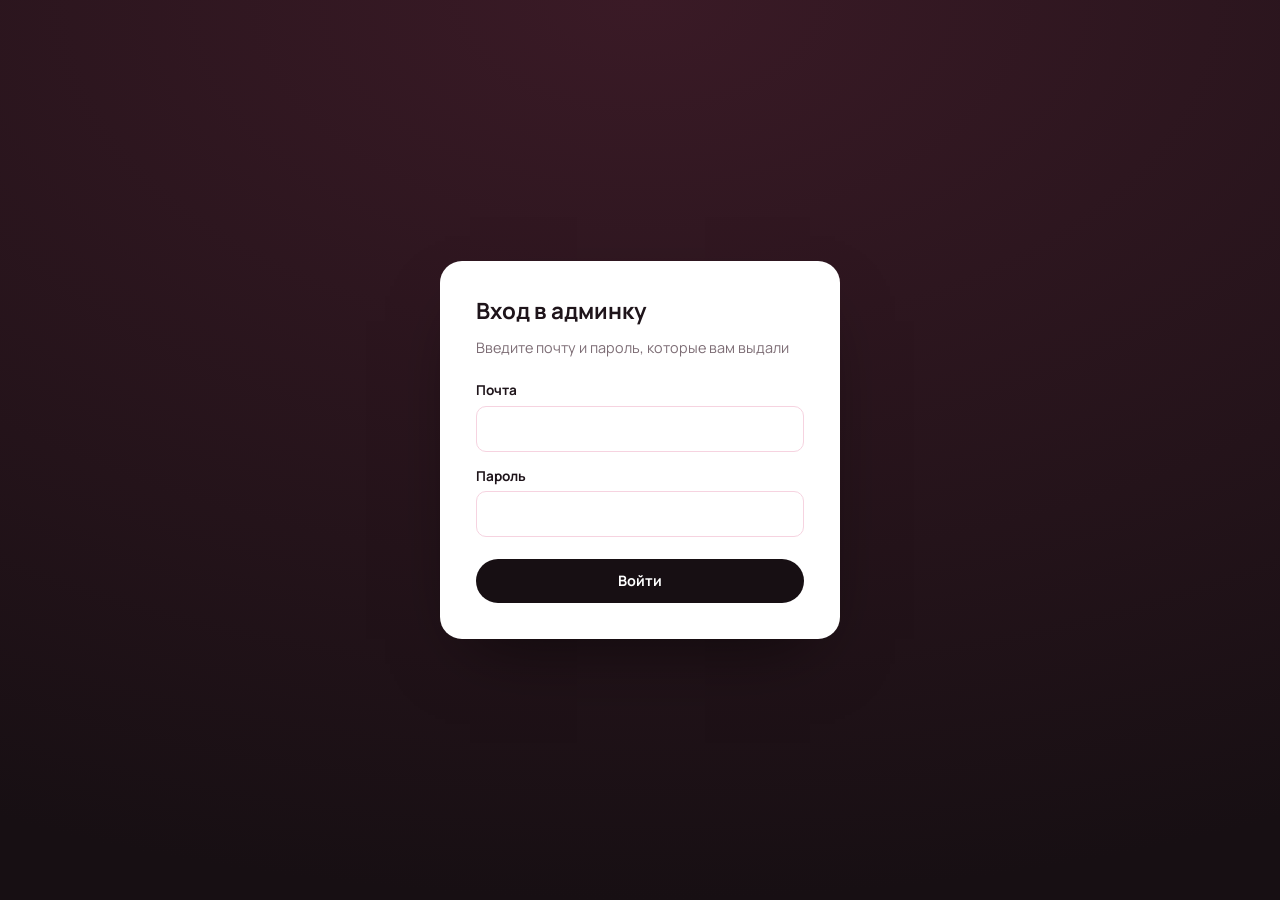
==== admin.html @ 31e9a125 "Полная версия: сайт вместе с админкой Контент берётся из базы, фотографии — из хранилища. Снимок и к" ====
<!DOCTYPE html>
<html lang="ru">
<head>
<meta charset="utf-8">
<meta name="viewport" content="width=device-width, initial-scale=1">
<title>Админка — stonails</title>
<meta name="robots" content="noindex, nofollow">
<link rel="icon" href="assets/favicon.svg" type="image/svg+xml">
<link rel="preconnect" href="https://fonts.googleapis.com">
<link rel="preconnect" href="https://fonts.gstatic.com" crossorigin>
<link href="https://fonts.googleapis.com/css2?family=Manrope:wght@400;500;600;700;800&display=swap" rel="stylesheet">
<link rel="stylesheet" href="css/admin.css">
</head>
<body>

<!-- Экран входа -->
<div class="login" id="login">
  <form class="login-card" id="login-form">
    <h1>Вход в админку</h1>
    <p class="login-hint" id="login-hint">Введите почту и пароль, которые вам выдали</p>

    <label>Почта
      <input type="email" id="login-email" autocomplete="username" required>
    </label>
    <label>Пароль
      <input type="password" id="login-password" autocomplete="current-password" required>
    </label>

    <p class="error" id="login-error" hidden></p>
    <button class="btn btn-primary" type="submit">Войти</button>
  </form>
</div>

<!-- Рабочий экран -->
<div class="app" id="app" hidden>
  <header class="topbar">
    <span class="topbar-brand">stonails · админка</span>
    <div class="topbar-actions">
      <span class="status" id="status"></span>
      <a class="btn btn-ghost" href="index.html" target="_blank" rel="noopener">Открыть сайт</a>
      <button class="btn btn-primary" id="save" type="button">Сохранить</button>
      <button class="btn btn-ghost" id="logout" type="button">Выйти</button>
    </div>
  </header>

  <nav class="tabs" id="tabs">
    <button class="tab" data-panel="general" type="button">Главное</button>
    <button class="tab" data-panel="about" type="button">Обо мне</button>
    <button class="tab" data-panel="courses" type="button">Курсы</button>
    <button class="tab" data-panel="cases" type="button">Работы и отзывы</button>
    <button class="tab" data-panel="history" type="button">История</button>
  </nav>

  <main class="panel" id="panel"></main>
</div>

<div class="toast" id="toast" hidden></div>

<script src="js/config.js"></script>
<script src="js/data.js"></script>
<script src="js/store.js"></script>
<script src="js/admin.js"></script>
</body>
</html>
---- css/admin.css ----
:root {
  --pink: #ff6f9c;
  --pink-dark: #e14a78;
  --pink-soft: #fdeaf1;
  --pink-line: #f6d3e0;
  --ink: #1e141a;
  --ink-soft: #7d6d75;
  --dark: #170f13;
  --white: #fff;
  --bg: #faf7f8;
  --radius: 16px;
  --radius-sm: 10px;
  --font: "Manrope", system-ui, sans-serif;
  --shadow: 0 10px 30px -20px rgba(30, 20, 26, .5);
}

* { box-sizing: border-box; }

body {
  margin: 0;
  font-family: var(--font);
  background: var(--bg);
  color: var(--ink);
  line-height: 1.5;
}

h1, h2, h3 { margin: 0 0 .5em; line-height: 1.25; }

/* ---------- Buttons ---------- */
.btn {
  display: inline-flex;
  align-items: center;
  justify-content: center;
  gap: 6px;
  padding: 11px 20px;
  border: none;
  border-radius: 999px;
  font: inherit;
  font-weight: 700;
  font-size: .9rem;
  cursor: pointer;
  text-decoration: none;
  transition: transform .2s, background .2s, opacity .2s;
}
.btn:hover { transform: translateY(-1px); }
.btn:disabled { opacity: .5; cursor: default; transform: none; }

.btn-primary { background: var(--dark); color: var(--white); }
.btn-ghost { background: transparent; color: var(--ink); border: 1px solid var(--pink-line); }
.btn-ghost:hover { background: var(--pink-soft); }

.btn-small { padding: 7px 14px; font-size: .8rem; }
.btn-danger { background: transparent; color: #c0392b; border: 1px solid #f0c8c2; }
.btn-danger:hover { background: #fdf0ee; }

.btn-add {
  background: var(--pink-soft);
  color: var(--pink-dark);
  border: 1px dashed var(--pink);
  width: 100%;
  margin-top: 10px;
}

/* ---------- Login ---------- */
.login {
  min-height: 100vh;
  display: grid;
  place-items: center;
  padding: 24px;
  background: radial-gradient(120% 100% at 50% 0%, #3a1a26, var(--dark));
}
.login-card {
  width: min(400px, 100%);
  background: var(--white);
  border-radius: 22px;
  padding: 36px;
  box-shadow: 0 30px 70px -30px rgba(0, 0, 0, .6);
}
.login-card h1 { font-size: 1.4rem; }
.login-hint { color: var(--ink-soft); font-size: .9rem; margin: 0 0 22px; }
.login-card label { display: block; margin-bottom: 14px; font-size: .85rem; font-weight: 700; }
.login-card .btn { width: 100%; margin-top: 8px; }

.error {
  background: #fdf0ee;
  color: #c0392b;
  border-radius: var(--radius-sm);
  padding: 10px 14px;
  font-size: .85rem;
  margin: 0 0 14px;
}

/* ---------- Inputs ---------- */
input[type="text"], input[type="email"], input[type="password"], textarea, select {
  width: 100%;
  padding: 11px 14px;
  margin-top: 5px;
  border: 1px solid var(--pink-line);
  border-radius: var(--radius-sm);
  font: inherit;
  font-size: .92rem;
  background: var(--white);
  color: var(--ink);
}
input:focus, textarea:focus, select:focus {
  outline: none;
  border-color: var(--pink);
  box-shadow: 0 0 0 3px rgba(255, 111, 156, .15);
}
textarea { resize: vertical; min-height: 90px; line-height: 1.5; }

.field { margin-bottom: 16px; }
.field > label { display: block; font-size: .82rem; font-weight: 700; color: var(--ink); }
.field-hint { font-size: .78rem; color: var(--ink-soft); margin: 4px 0 0; }

.row { display: grid; grid-template-columns: 1fr 1fr; gap: 14px; }

/* ---------- Layout ---------- */
.topbar {
  position: sticky;
  top: 0;
  z-index: 20;
  display: flex;
  align-items: center;
  justify-content: space-between;
  gap: 16px;
  flex-wrap: wrap;
  padding: 14px 22px;
  background: var(--white);
  border-bottom: 1px solid var(--pink-line);
}
.topbar-brand { font-weight: 800; letter-spacing: .02em; }
.topbar-actions { display: flex; align-items: center; gap: 10px; flex-wrap: wrap; }

.status { font-size: .82rem; color: var(--ink-soft); }
.status.dirty { color: var(--pink-dark); font-weight: 700; }

.tabs {
  position: sticky;
  top: 61px;
  z-index: 15;
  display: flex;
  gap: 6px;
  overflow-x: auto;
  padding: 12px 22px;
  background: var(--bg);
  border-bottom: 1px solid var(--pink-line);
}
.tab {
  padding: 9px 18px;
  border: 1px solid transparent;
  border-radius: 999px;
  background: transparent;
  font: inherit;
  font-weight: 700;
  font-size: .88rem;
  color: var(--ink-soft);
  cursor: pointer;
  white-space: nowrap;
}
.tab:hover { background: var(--pink-soft); }
.tab.active { background: var(--dark); color: var(--white); }

.panel {
  max-width: 900px;
  margin: 0 auto;
  padding: 26px 22px 90px;
}

/* ---------- Cards ---------- */
.card {
  background: var(--white);
  border: 1px solid var(--pink-line);
  border-radius: var(--radius);
  padding: 22px;
  margin-bottom: 18px;
}
.card > h2 { font-size: 1.05rem; }
.card-note { color: var(--ink-soft); font-size: .85rem; margin: -4px 0 18px; }

.sub {
  background: var(--bg);
  border: 1px solid var(--pink-line);
  border-radius: var(--radius-sm);
  padding: 16px;
  margin-bottom: 12px;
}

.head {
  display: flex;
  align-items: center;
  justify-content: space-between;
  gap: 10px;
  margin-bottom: 12px;
}
.head-title { font-weight: 800; font-size: .95rem; }
.head-actions { display: flex; gap: 6px; flex-shrink: 0; }

.icon-btn {
  width: 30px;
  height: 30px;
  border: 1px solid var(--pink-line);
  border-radius: 8px;
  background: var(--white);
  cursor: pointer;
  font-size: .9rem;
  line-height: 1;
  color: var(--ink-soft);
}
.icon-btn:hover { background: var(--pink-soft); color: var(--pink-dark); }
.icon-btn.danger:hover { background: #fdf0ee; color: #c0392b; border-color: #f0c8c2; }

/* Строка списка: поле + кнопки */
.line { display: flex; gap: 6px; align-items: flex-start; margin-bottom: 6px; }
.line input, .line textarea { margin-top: 0; }

/* ---------- Photos ---------- */
.photos {
  display: grid;
  grid-template-columns: repeat(auto-fill, minmax(110px, 1fr));
  gap: 10px;
  margin-top: 10px;
}
.photo {
  position: relative;
  aspect-ratio: 3 / 4;
  border-radius: var(--radius-sm);
  overflow: hidden;
  background: var(--pink-soft);
}
.photo img { width: 100%; height: 100%; object-fit: cover; display: block; }
.photo button {
  position: absolute;
  top: 5px; right: 5px;
  width: 26px; height: 26px;
  border: none;
  border-radius: 50%;
  background: rgba(0, 0, 0, .6);
  color: #fff;
  cursor: pointer;
  font-size: .8rem;
  line-height: 1;
}
.photo button:hover { background: #c0392b; }

.dropzone {
  margin-top: 10px;
  padding: 18px;
  border: 2px dashed var(--pink-line);
  border-radius: var(--radius-sm);
  text-align: center;
  color: var(--ink-soft);
  font-size: .85rem;
  cursor: pointer;
}
.dropzone:hover, .dropzone.over { border-color: var(--pink); background: var(--pink-soft); }
.dropzone input { display: none; }

/* ---------- History ---------- */
.version {
  display: flex;
  align-items: center;
  justify-content: space-between;
  gap: 12px;
  padding: 12px 14px;
  border: 1px solid var(--pink-line);
  border-radius: var(--radius-sm);
  margin-bottom: 8px;
  background: var(--white);
  font-size: .9rem;
}

/* ---------- Toast ---------- */
.toast {
  position: fixed;
  left: 50%;
  bottom: 24px;
  transform: translateX(-50%);
  z-index: 100;
  padding: 13px 24px;
  border-radius: 999px;
  background: var(--dark);
  color: var(--white);
  font-size: .88rem;
  font-weight: 700;
  box-shadow: var(--shadow);
}
.toast.bad { background: #c0392b; }

@media (max-width: 640px) {
  .row { grid-template-columns: 1fr; }
  .tabs { top: 105px; }
  .topbar { justify-content: center; }
  .panel { padding: 20px 14px 90px; }
  .card { padding: 16px; }
}
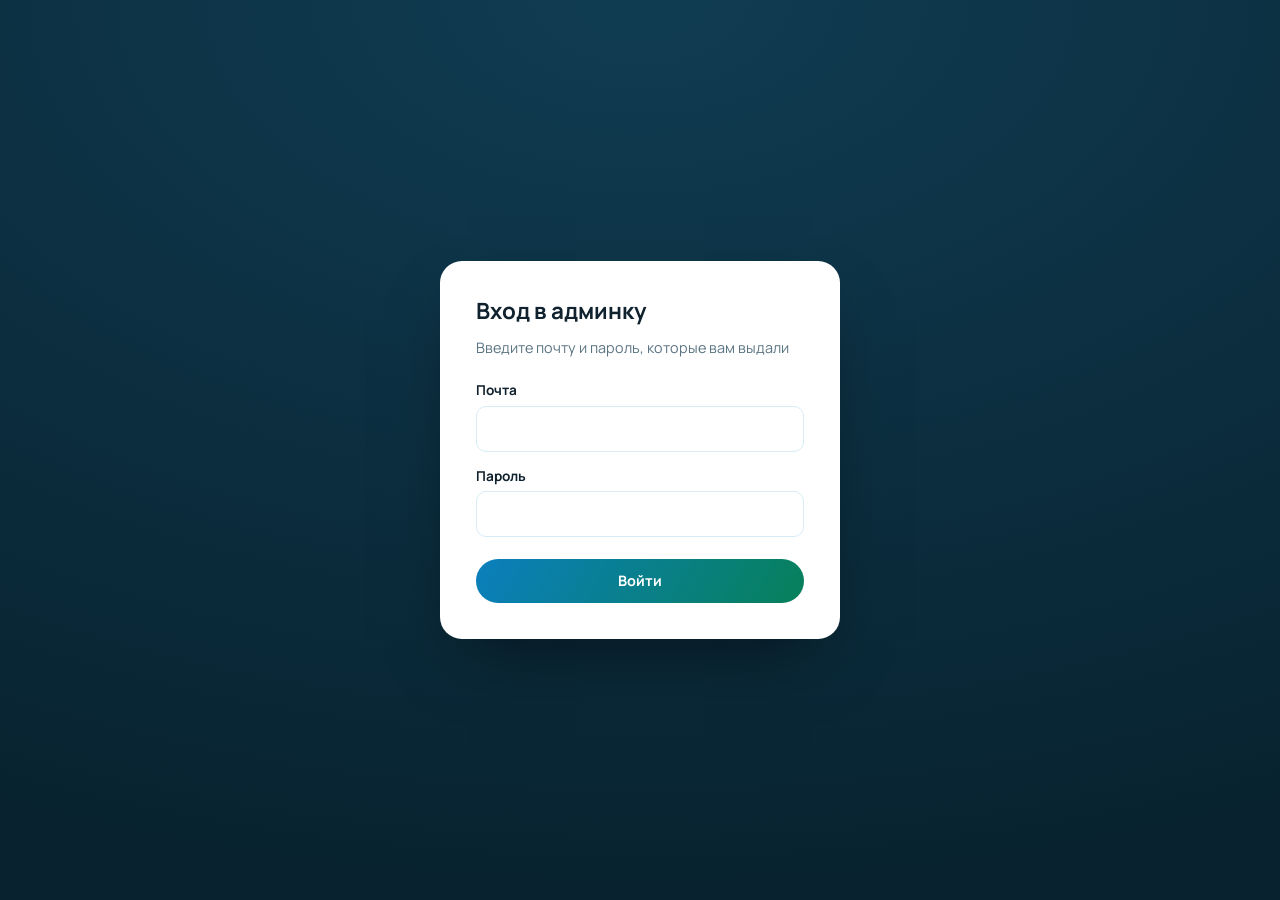
==== commit 5c27a0a9: "Выбор темы сайта в админке: восемь готовых наборов Текущее оформление не изменилось: «Дофаминовая» с" ====
--- a/admin.html
+++ b/admin.html
@@ -57,6 +57,7 @@
 <div class="toast" id="toast" hidden></div>
 
 <script src="js/config.js"></script>
+<script src="js/themes.js"></script>
 <script src="js/data.js"></script>
 <script src="js/store.js"></script>
 <script src="js/admin.js"></script>
--- a/css/admin.css
+++ b/css/admin.css
@@ -1,20 +1,32 @@
 :root {
-  --pink: #ff6f9c;
-  --pink-dark: #e14a78;
-  --pink-soft: #fdeaf1;
-  --pink-line: #f6d3e0;
-  --ink: #1e141a;
-  --ink-soft: #7d6d75;
-  --dark: #170f13;
+  /* Та же дофаминовая палитра, что и на сайте (css/style.css) */
+  --sky: #24b6f0;
+  --sky-deep: #0b7fbd;
+  --sky-soft: #e8f7fe;
+  --mint: #21c98d;
+  --mint-deep: #07805a;
+  --mint-soft: #e6faf1;
+  --sun-soft: #fff6dd;
+  --line: #d7ecf7;
+  --ink: #10222e;
+  --ink-soft: #5b7482;
+  --dark: #08222f;
+  --dark-2: #103c52;
   --white: #fff;
-  --bg: #faf7f8;
+  --bg: #f6fbfe;
   --radius: 16px;
   --radius-sm: 10px;
   --font: "Manrope", system-ui, sans-serif;
-  --shadow: 0 10px 30px -20px rgba(30, 20, 26, .5);
+  --shadow: 0 10px 30px -20px rgba(16, 60, 82, .55);
 }
 
 * { box-sizing: border-box; }
+
+/* Экран входа и рабочий экран прячутся атрибутом hidden. Браузерное правило
+   [hidden] { display: none } слабее любого авторского — а у .login задан
+   display: grid, из-за чего после входа форма оставалась поверх админки.
+   Возвращаем атрибуту силу явным правилом. */
+[hidden] { display: none !important; }
 
 body {
   margin: 0;
@@ -45,18 +57,18 @@
 .btn:hover { transform: translateY(-1px); }
 .btn:disabled { opacity: .5; cursor: default; transform: none; }
 
-.btn-primary { background: var(--dark); color: var(--white); }
-.btn-ghost { background: transparent; color: var(--ink); border: 1px solid var(--pink-line); }
-.btn-ghost:hover { background: var(--pink-soft); }
+.btn-primary { background: linear-gradient(120deg, var(--sky-deep), var(--mint-deep)); color: var(--white); }
+.btn-ghost { background: transparent; color: var(--ink); border: 1px solid var(--line); }
+.btn-ghost:hover { background: var(--sky-soft); }
 
 .btn-small { padding: 7px 14px; font-size: .8rem; }
 .btn-danger { background: transparent; color: #c0392b; border: 1px solid #f0c8c2; }
 .btn-danger:hover { background: #fdf0ee; }
 
 .btn-add {
-  background: var(--pink-soft);
-  color: var(--pink-dark);
-  border: 1px dashed var(--pink);
+  background: var(--mint-soft);
+  color: var(--mint-deep);
+  border: 1px dashed var(--mint);
   width: 100%;
   margin-top: 10px;
 }
@@ -67,7 +79,7 @@
   display: grid;
   place-items: center;
   padding: 24px;
-  background: radial-gradient(120% 100% at 50% 0%, #3a1a26, var(--dark));
+  background: radial-gradient(120% 100% at 50% 0%, var(--dark-2), var(--dark));
 }
 .login-card {
   width: min(400px, 100%);
@@ -95,7 +107,7 @@
   width: 100%;
   padding: 11px 14px;
   margin-top: 5px;
-  border: 1px solid var(--pink-line);
+  border: 1px solid var(--line);
   border-radius: var(--radius-sm);
   font: inherit;
   font-size: .92rem;
@@ -104,8 +116,8 @@
 }
 input:focus, textarea:focus, select:focus {
   outline: none;
-  border-color: var(--pink);
-  box-shadow: 0 0 0 3px rgba(255, 111, 156, .15);
+  border-color: var(--sky);
+  box-shadow: 0 0 0 3px rgba(36, 182, 240, .18);
 }
 textarea { resize: vertical; min-height: 90px; line-height: 1.5; }
 
@@ -127,13 +139,13 @@
   flex-wrap: wrap;
   padding: 14px 22px;
   background: var(--white);
-  border-bottom: 1px solid var(--pink-line);
+  border-bottom: 1px solid var(--line);
 }
 .topbar-brand { font-weight: 800; letter-spacing: .02em; }
 .topbar-actions { display: flex; align-items: center; gap: 10px; flex-wrap: wrap; }
 
 .status { font-size: .82rem; color: var(--ink-soft); }
-.status.dirty { color: var(--pink-dark); font-weight: 700; }
+.status.dirty { color: var(--sky-deep); font-weight: 700; }
 
 .tabs {
   position: sticky;
@@ -144,7 +156,7 @@
   overflow-x: auto;
   padding: 12px 22px;
   background: var(--bg);
-  border-bottom: 1px solid var(--pink-line);
+  border-bottom: 1px solid var(--line);
 }
 .tab {
   padding: 9px 18px;
@@ -158,8 +170,8 @@
   cursor: pointer;
   white-space: nowrap;
 }
-.tab:hover { background: var(--pink-soft); }
-.tab.active { background: var(--dark); color: var(--white); }
+.tab:hover { background: var(--sky-soft); }
+.tab.active { background: linear-gradient(120deg, var(--sky-deep), var(--mint-deep)); color: var(--white); }
 
 .panel {
   max-width: 900px;
@@ -170,7 +182,7 @@
 /* ---------- Cards ---------- */
 .card {
   background: var(--white);
-  border: 1px solid var(--pink-line);
+  border: 1px solid var(--line);
   border-radius: var(--radius);
   padding: 22px;
   margin-bottom: 18px;
@@ -180,7 +192,7 @@
 
 .sub {
   background: var(--bg);
-  border: 1px solid var(--pink-line);
+  border: 1px solid var(--line);
   border-radius: var(--radius-sm);
   padding: 16px;
   margin-bottom: 12px;
@@ -199,7 +211,7 @@
 .icon-btn {
   width: 30px;
   height: 30px;
-  border: 1px solid var(--pink-line);
+  border: 1px solid var(--line);
   border-radius: 8px;
   background: var(--white);
   cursor: pointer;
@@ -207,7 +219,7 @@
   line-height: 1;
   color: var(--ink-soft);
 }
-.icon-btn:hover { background: var(--pink-soft); color: var(--pink-dark); }
+.icon-btn:hover { background: var(--sky-soft); color: var(--sky-deep); }
 .icon-btn.danger:hover { background: #fdf0ee; color: #c0392b; border-color: #f0c8c2; }
 
 /* Строка списка: поле + кнопки */
@@ -226,7 +238,7 @@
   aspect-ratio: 3 / 4;
   border-radius: var(--radius-sm);
   overflow: hidden;
-  background: var(--pink-soft);
+  background: var(--sky-soft);
 }
 .photo img { width: 100%; height: 100%; object-fit: cover; display: block; }
 .photo button {
@@ -246,14 +258,14 @@
 .dropzone {
   margin-top: 10px;
   padding: 18px;
-  border: 2px dashed var(--pink-line);
+  border: 2px dashed var(--line);
   border-radius: var(--radius-sm);
   text-align: center;
   color: var(--ink-soft);
   font-size: .85rem;
   cursor: pointer;
 }
-.dropzone:hover, .dropzone.over { border-color: var(--pink); background: var(--pink-soft); }
+.dropzone:hover, .dropzone.over { border-color: var(--sky); background: var(--sky-soft); }
 .dropzone input { display: none; }
 
 /* ---------- History ---------- */
@@ -263,7 +275,7 @@
   justify-content: space-between;
   gap: 12px;
   padding: 12px 14px;
-  border: 1px solid var(--pink-line);
+  border: 1px solid var(--line);
   border-radius: var(--radius-sm);
   margin-bottom: 8px;
   background: var(--white);
@@ -294,3 +306,37 @@
   .panel { padding: 20px 14px 90px; }
   .card { padding: 16px; }
 }
+
+/* ---------- Выбор темы сайта ---------- */
+.themes {
+  display: grid;
+  grid-template-columns: repeat(auto-fill, minmax(190px, 1fr));
+  gap: 10px;
+  margin-top: 12px;
+}
+.theme {
+  display: block;
+  text-align: left;
+  padding: 12px 14px;
+  border: 1px solid var(--line);
+  border-radius: var(--radius-sm);
+  background: var(--white);
+  font: inherit;
+  cursor: pointer;
+  transition: border-color .2s, box-shadow .2s;
+}
+.theme:hover { border-color: var(--sky); }
+.theme.active {
+  border-color: var(--sky-deep);
+  box-shadow: 0 0 0 2px rgba(36, 182, 240, .25);
+}
+.theme-dots { display: flex; gap: 5px; margin-bottom: 9px; }
+.theme-dots i {
+  display: block;
+  width: 20px;
+  height: 20px;
+  border-radius: 50%;
+  border: 1px solid rgba(0, 0, 0, .08);
+}
+.theme-name { display: block; font-weight: 800; font-size: .9rem; }
+.theme-note { display: block; font-size: .78rem; color: var(--ink-soft); margin-top: 3px; line-height: 1.35; }
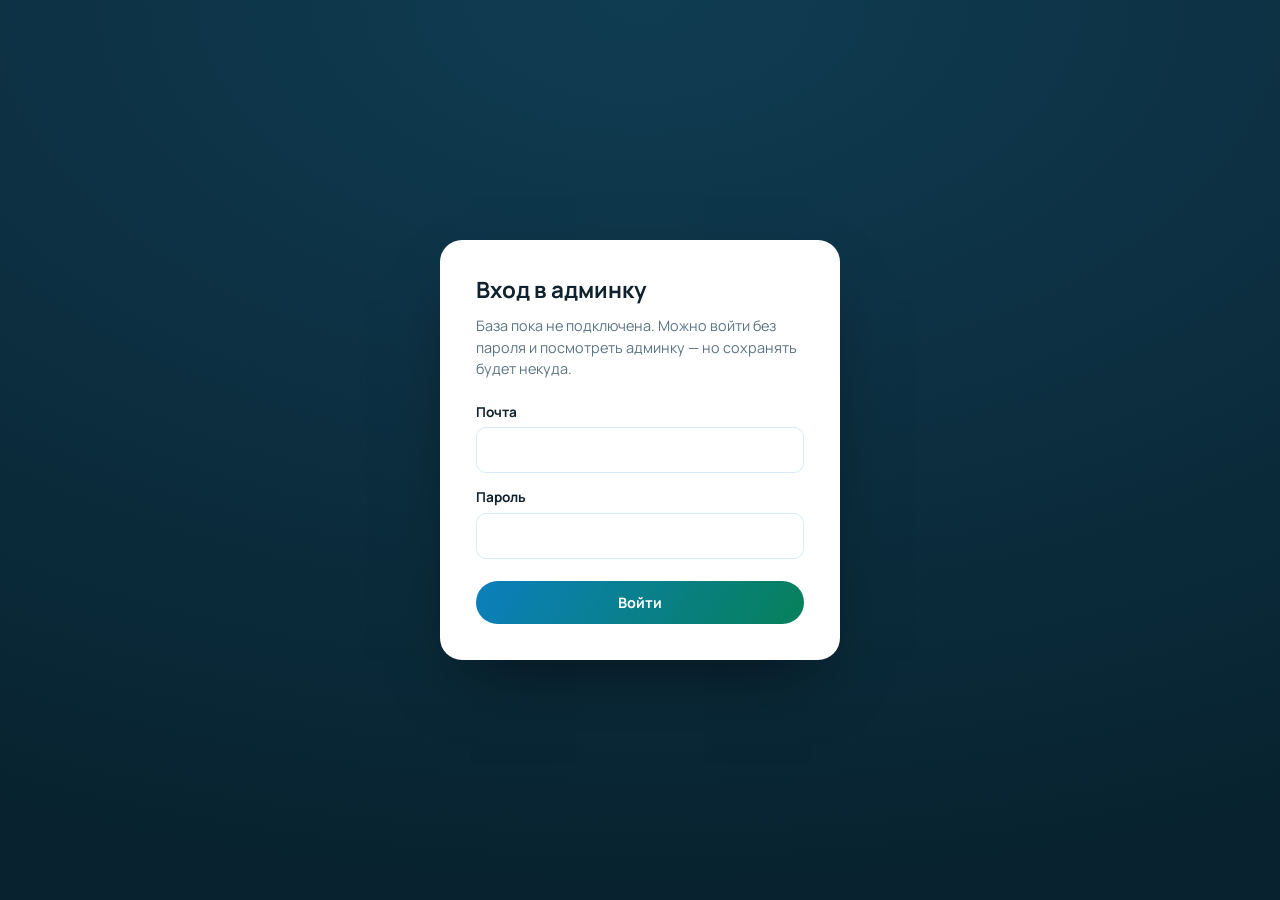
==== commit 3498cc4d: "Убрать название школы и имя из разметки Дополнение к удалению данных: имя и название остались в заго" ====
--- a/admin.html
+++ b/admin.html
@@ -3,7 +3,7 @@
 <head>
 <meta charset="utf-8">
 <meta name="viewport" content="width=device-width, initial-scale=1">
-<title>Админка — stonails</title>
+<title>Админка</title>
 <meta name="robots" content="noindex, nofollow">
 <link rel="icon" href="assets/favicon.svg" type="image/svg+xml">
 <link rel="preconnect" href="https://fonts.googleapis.com">
@@ -34,7 +34,7 @@
 <!-- Рабочий экран -->
 <div class="app" id="app" hidden>
   <header class="topbar">
-    <span class="topbar-brand">stonails · админка</span>
+    <span class="topbar-brand">Админка</span>
     <div class="topbar-actions">
       <span class="status" id="status"></span>
       <a class="btn btn-ghost" href="index.html" target="_blank" rel="noopener">Открыть сайт</a>
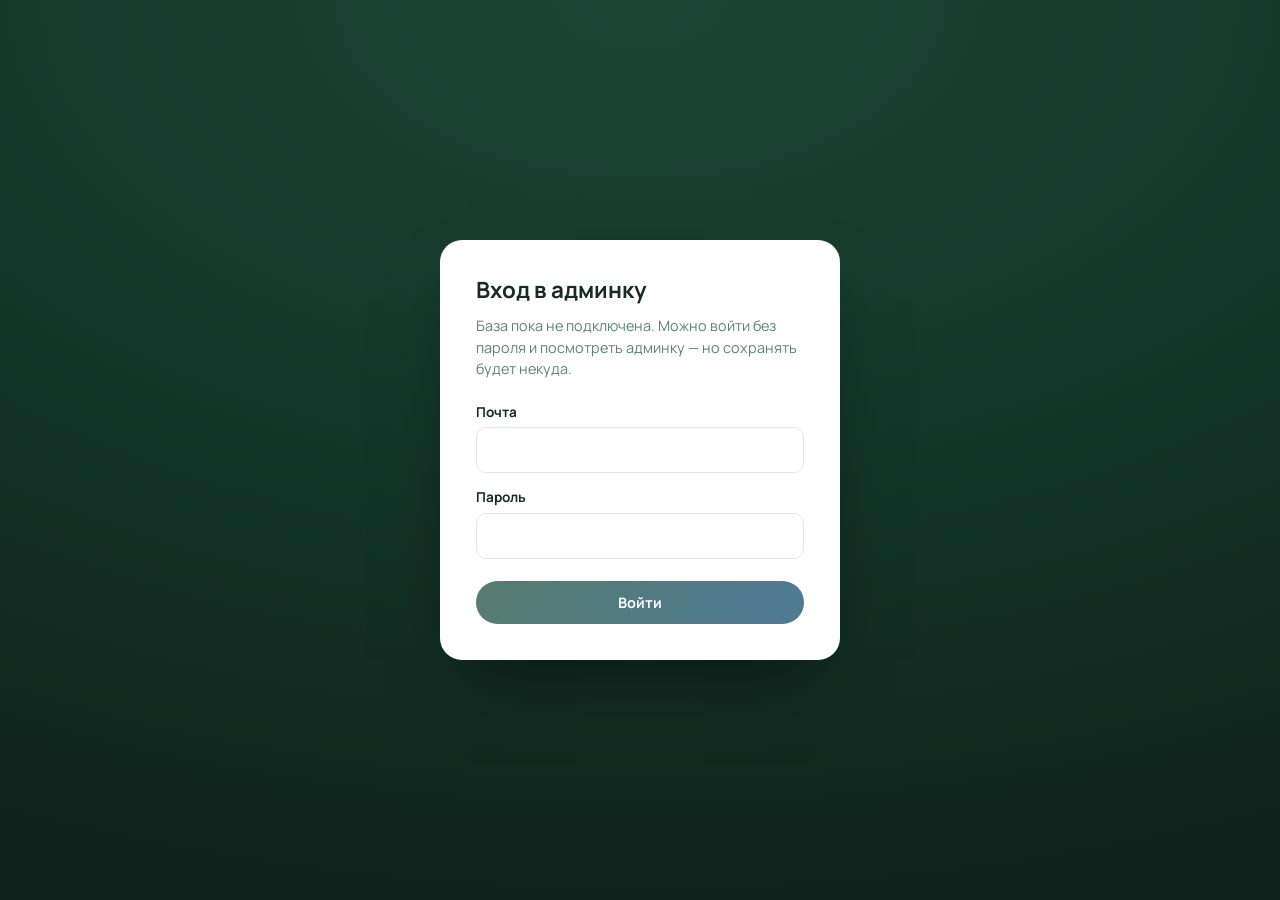
==== commit 45a4df7b: "Демо-сайт спа-салона для портфолио Движок остался прежним, наполнение — новое. Салон «Кедр и соль» в" ====
--- a/admin.html
+++ b/admin.html
@@ -3,7 +3,7 @@
 <head>
 <meta charset="utf-8">
 <meta name="viewport" content="width=device-width, initial-scale=1">
-<title>Админка</title>
+<title>Админка — Кедр и соль</title>
 <meta name="robots" content="noindex, nofollow">
 <link rel="icon" href="assets/favicon.svg" type="image/svg+xml">
 <link rel="preconnect" href="https://fonts.googleapis.com">
@@ -34,7 +34,7 @@
 <!-- Рабочий экран -->
 <div class="app" id="app" hidden>
   <header class="topbar">
-    <span class="topbar-brand">Админка</span>
+    <span class="topbar-brand">Админка — Кедр и соль</span>
     <div class="topbar-actions">
       <span class="status" id="status"></span>
       <a class="btn btn-ghost" href="index.html" target="_blank" rel="noopener">Открыть сайт</a>
@@ -45,9 +45,9 @@
 
   <nav class="tabs" id="tabs">
     <button class="tab" data-panel="general" type="button">Главное</button>
-    <button class="tab" data-panel="about" type="button">Обо мне</button>
-    <button class="tab" data-panel="courses" type="button">Курсы</button>
-    <button class="tab" data-panel="cases" type="button">Работы и отзывы</button>
+    <button class="tab" data-panel="about" type="button">О салоне</button>
+    <button class="tab" data-panel="courses" type="button">Услуги</button>
+    <button class="tab" data-panel="cases" type="button">Галерея и отзывы</button>
     <button class="tab" data-panel="history" type="button">История</button>
   </nav>
 
--- a/css/admin.css
+++ b/css/admin.css
@@ -1,23 +1,23 @@
 :root {
-  /* Та же дофаминовая палитра, что и на сайте (css/style.css) */
-  --sky: #24b6f0;
-  --sky-deep: #0b7fbd;
-  --sky-soft: #e8f7fe;
-  --mint: #21c98d;
-  --mint-deep: #07805a;
-  --mint-soft: #e6faf1;
-  --sun-soft: #fff6dd;
-  --line: #d7ecf7;
-  --ink: #10222e;
-  --ink-soft: #5b7482;
-  --dark: #08222f;
-  --dark-2: #103c52;
+  /* Та же палитра «Эвкалипт и песок», что и на сайте (css/style.css) */
+  --brand: #6f9b8b;
+  --brand-deep: #567c6e;
+  --brand-soft: #f5f7f6;
+  --second: #8fb0c4;
+  --second-deep: #4e7a95;
+  --second-soft: #f5f6f8;
+  --warm-soft: #f9f6f3;
+  --line: #e3e8e6;
+  --ink: #172b24;
+  --ink-soft: #5e8275;
+  --dark: #0e251d;
+  --dark-2: #1b4636;
   --white: #fff;
-  --bg: #f6fbfe;
+  --bg: #f7faf8;
   --radius: 16px;
   --radius-sm: 10px;
   --font: "Manrope", system-ui, sans-serif;
-  --shadow: 0 10px 30px -20px rgba(16, 60, 82, .55);
+  --shadow: 0 10px 30px -20px rgba(22, 60, 45, .55);
 }
 
 * { box-sizing: border-box; }
@@ -57,18 +57,18 @@
 .btn:hover { transform: translateY(-1px); }
 .btn:disabled { opacity: .5; cursor: default; transform: none; }
 
-.btn-primary { background: linear-gradient(120deg, var(--sky-deep), var(--mint-deep)); color: var(--white); }
+.btn-primary { background: linear-gradient(120deg, var(--brand-deep), var(--second-deep)); color: var(--white); }
 .btn-ghost { background: transparent; color: var(--ink); border: 1px solid var(--line); }
-.btn-ghost:hover { background: var(--sky-soft); }
+.btn-ghost:hover { background: var(--brand-soft); }
 
 .btn-small { padding: 7px 14px; font-size: .8rem; }
 .btn-danger { background: transparent; color: #c0392b; border: 1px solid #f0c8c2; }
 .btn-danger:hover { background: #fdf0ee; }
 
 .btn-add {
-  background: var(--mint-soft);
-  color: var(--mint-deep);
-  border: 1px dashed var(--mint);
+  background: var(--second-soft);
+  color: var(--second-deep);
+  border: 1px dashed var(--second);
   width: 100%;
   margin-top: 10px;
 }
@@ -116,7 +116,7 @@
 }
 input:focus, textarea:focus, select:focus {
   outline: none;
-  border-color: var(--sky);
+  border-color: var(--brand);
   box-shadow: 0 0 0 3px rgba(36, 182, 240, .18);
 }
 textarea { resize: vertical; min-height: 90px; line-height: 1.5; }
@@ -145,7 +145,7 @@
 .topbar-actions { display: flex; align-items: center; gap: 10px; flex-wrap: wrap; }
 
 .status { font-size: .82rem; color: var(--ink-soft); }
-.status.dirty { color: var(--sky-deep); font-weight: 700; }
+.status.dirty { color: var(--brand-deep); font-weight: 700; }
 
 .tabs {
   position: sticky;
@@ -170,8 +170,8 @@
   cursor: pointer;
   white-space: nowrap;
 }
-.tab:hover { background: var(--sky-soft); }
-.tab.active { background: linear-gradient(120deg, var(--sky-deep), var(--mint-deep)); color: var(--white); }
+.tab:hover { background: var(--brand-soft); }
+.tab.active { background: linear-gradient(120deg, var(--brand-deep), var(--second-deep)); color: var(--white); }
 
 .panel {
   max-width: 900px;
@@ -219,7 +219,7 @@
   line-height: 1;
   color: var(--ink-soft);
 }
-.icon-btn:hover { background: var(--sky-soft); color: var(--sky-deep); }
+.icon-btn:hover { background: var(--brand-soft); color: var(--brand-deep); }
 .icon-btn.danger:hover { background: #fdf0ee; color: #c0392b; border-color: #f0c8c2; }
 
 /* Строка списка: поле + кнопки */
@@ -238,7 +238,7 @@
   aspect-ratio: 3 / 4;
   border-radius: var(--radius-sm);
   overflow: hidden;
-  background: var(--sky-soft);
+  background: var(--brand-soft);
 }
 .photo img { width: 100%; height: 100%; object-fit: cover; display: block; }
 .photo button {
@@ -265,7 +265,7 @@
   font-size: .85rem;
   cursor: pointer;
 }
-.dropzone:hover, .dropzone.over { border-color: var(--sky); background: var(--sky-soft); }
+.dropzone:hover, .dropzone.over { border-color: var(--brand); background: var(--brand-soft); }
 .dropzone input { display: none; }
 
 /* ---------- History ---------- */
@@ -325,9 +325,9 @@
   cursor: pointer;
   transition: border-color .2s, box-shadow .2s;
 }
-.theme:hover { border-color: var(--sky); }
+.theme:hover { border-color: var(--brand); }
 .theme.active {
-  border-color: var(--sky-deep);
+  border-color: var(--brand-deep);
   box-shadow: 0 0 0 2px rgba(36, 182, 240, .25);
 }
 .theme-dots { display: flex; gap: 5px; margin-bottom: 9px; }
